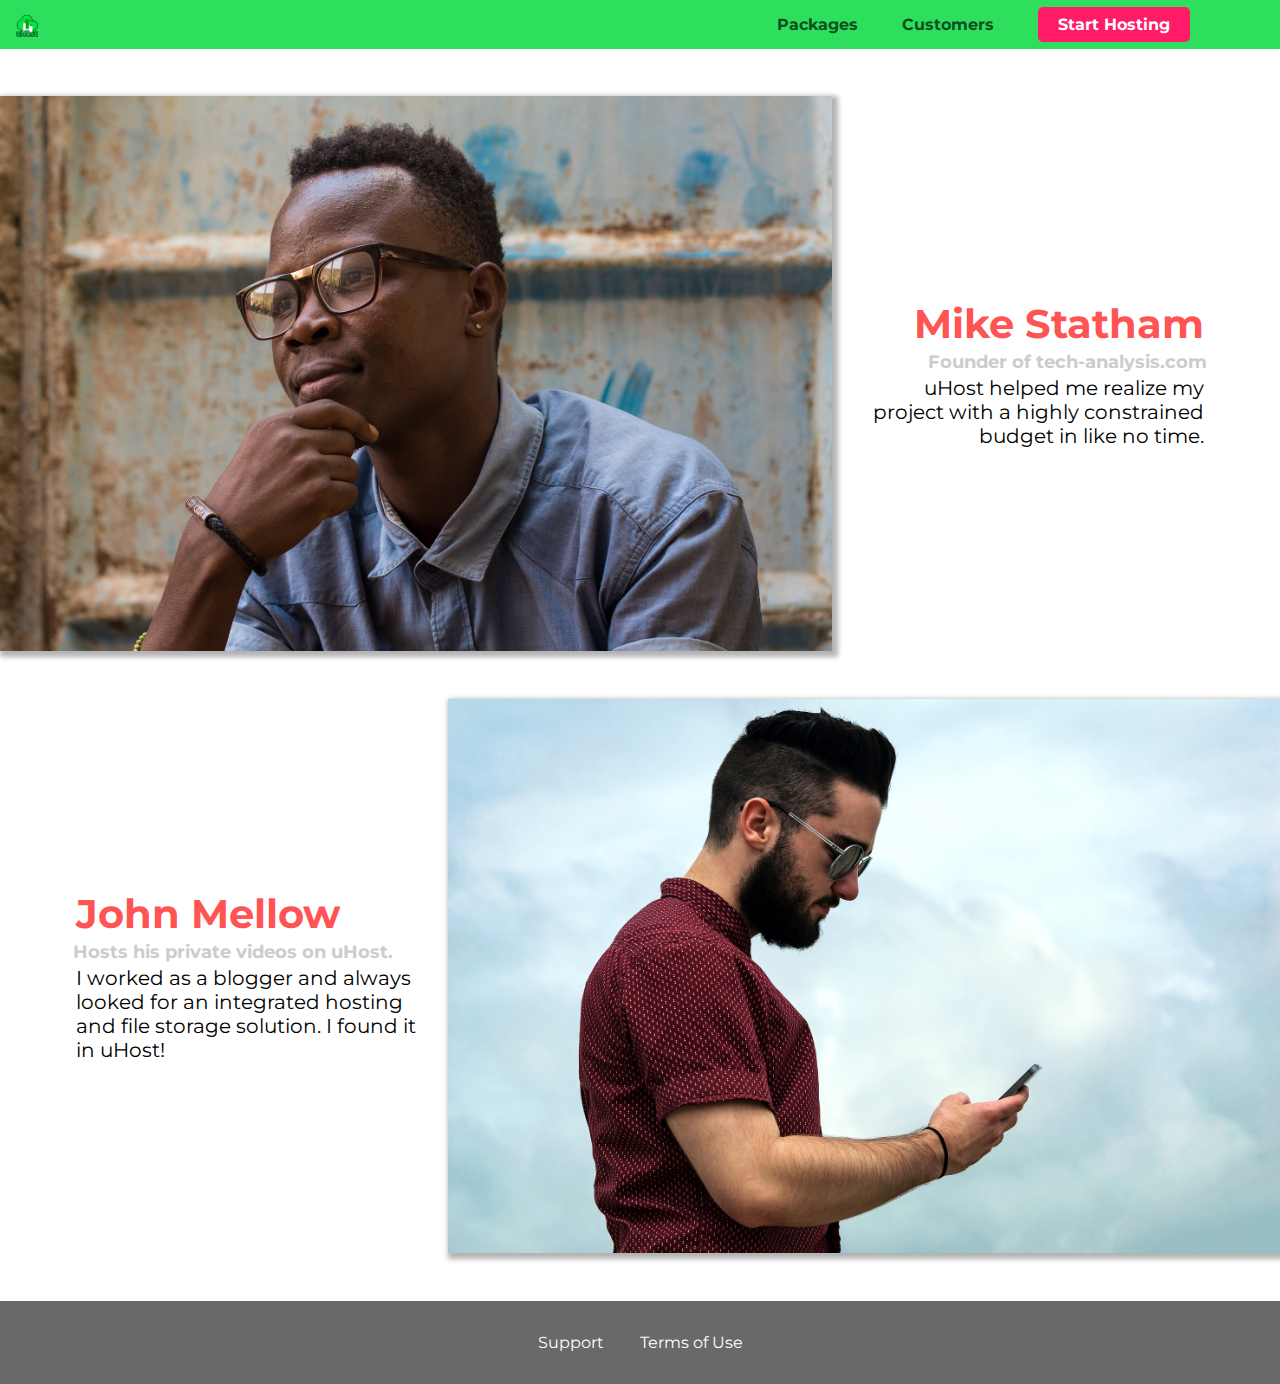
==== customers/index.html @ b2692bfe "Added svg, customers page, img styling and background stacking" ====
<!DOCTYPE html>
<html lang="en">
  <head>
    <meta charset="UTF-8" />
    <meta name="viewport" content="width=device-width, initial-scale=1.0" />
    <meta http-equiv="X-UA-Compatible" content="ie=edge" />
    <title>uHost Customers</title>
    <link rel="shortcut icon" href="../favicon.png" />
    <link
      href="https://fonts.googleapis.com/css?family=Anton|Montserrat:400,700"
      rel="stylesheet"
    />
    <link rel="stylesheet" href="../shared.css" />
    <link rel="stylesheet" href="customers.css" />
  </head>

  <body>
    <header class="main-header">
      <div>
        <a href="../index.html" class="main-header__brand"
          ><img src="../images/uhost-icon.png" alt="uHost"
        /></a>
      </div>
      <nav class="main-nav">
        <ul class="main-nav__items">
          <li class="main-nav__item">
            <a href="../packages/index.html">Packages</a>
          </li>
          <li class="main-nav__item">
            <a href="index.html">Customers</a>
          </li>
          <li class="main-nav__item main-nam__item--cta">
            <a href="start-hosting/index.html">Start Hosting</a>
          </li>
        </ul>
      </nav>
    </header>
    <main>
      <div>
        <div class="testimonial" id="customer-1">
          <div class="testimonial__image-container">
            <img
              src="../images/customer-1.jpg"
              alt="Mike Statham - Customer"
              class="testimonial__image"
            />
          </div>
          <div class="testimonial__info">
            <h1 class="testimonial__name">Mike Statham</h1>
            <h2 class="testimonial__subtitle">
              Founder of
              <a href="tech-analysis.com">tech-analysis.com</a>
            </h2>
            <p class="testimonial__text">
              uHost helped me realize my project with a highly constrained
              budget in like no time.
            </p>
          </div>
        </div>
        <div class="testimonial" id="customer-2">
          <div class="testimonial__info">
            <h1 class="testimonial__name">John Mellow</h1>
            <h2 class="testimonial__subtitle">
              Hosts his private videos on uHost.
            </h2>
            <p class="testimonial__text">
              I worked as a blogger and always looked for an integrated hosting
              and file storage solution. I found it in uHost!
            </p>
          </div>
          <div class="testimonial__image-container">
            <img
              src="../images/customer-2.jpg"
              alt="John Mellow - Customer"
              class="testimonial__image"
            />
          </div>
        </div>
      </div>
    </main>
    <footer class="main-footer">
      <nav>
        <ul class="main-footer__links">
          <li class="main-footer__link">
            <a href="#">Support</a>
          </li>
          <li class="main-footer__link">
            <a href="#">Terms of Use</a>
          </li>
        </ul>
      </nav>
    </footer>
  </body>
</html>
---- shared.css ----
* {
  box-sizing: border-box;
}

body {
  font-family: 'Poppins', 'Montserrat';
  margin: 0;
  padding: 0;
}

.main-header {
    width: 100%;
    position: fixed;
    z-index: 1;
    top: 0;
    left: 0;
    background: #2ddf5c;
    padding: 8px 16px;
  }
  
  .main-header > div {
    display: inline-block;
    vertical-align: middle;
  }
  
  .main-header__brand {
    color: #0e4f1f;
    text-decoration: none;
    font-weight: bold;
    font-size: 30px;
    height: 22px;
    display: inline-block;
  }

  .main-header__brand img{
    height: 100%;
  }
  
  .main-nav {
    display: inline-block;
    text-align: right;
    width: calc(100% - 80px);
    vertical-align: middle;
  }
  
  .main-nav__item {
    display: inline-block;
    margin: 0px 20px;
  }
  
  .main-nav__item a {
    text-decoration: none;
    color: #0e4f1f;
    font-weight: bold;
    padding: 3px 0;
  }
  
  .main-nav__item a:hover, 
  .main-nav__item a:active {
    color: #b6f0c6;
    border-bottom: 5px solid #b6f0c6;
  }
  
  .main-nav__items {
    margin: 0;
    padding: 0;
    list-style: none;
  }
  
  .main-nam__item--cta a{
    color: white;
    background: #ff1b68;
    padding: 8px 20px;
    border-radius:5px;
  }
  
  .main-nam__item--cta a:hover,
  .main-nam__item--cta a:active{
    color: #ff1b68;
    background: white;
    border: none;
    transition: 0.4s;
  }
  
  .main-footer{
    background: rgb(105, 105, 105);
    padding: 32px;
    margin-top: 48px;
  }
   
  .main-footer__links{
    list-style: none;
    margin: 0;
    padding: 0;
    text-align: center;
  }
  
  .main-footer__link{
    display: inline-block;
    margin: 0 16px;
  }
  
  .main-footer__link a{
    color: white;
    text-decoration: none;
    transition: 0.4s;
  }
  
  .main-footer__link a:hover,
  .main-footer__link a:active{
    color: #ccc;
    transition: 0.4s;
  }
  
  .button{
    background: #0e4f1f;
    color: white;
    font: inherit;
    border: 1.5px solid #0e4f1f;
    padding: 8px;
    border-radius: 8px;
    cursor: pointer;
    font-weight: bold;
    transition: 0.4s;
  }
  
  .button:hover,
  .button:active{
    background: white;
    color: #0e4f1f;
    transition: 0.4s;
  }
  
  .button:focus{
    outline: none;
  }
---- customers/customers.css ----
.testimonial {
    font-size: 20px;
    margin: 48px 0;
  }
  
  .testimonial__list {
    width: 80%;
    margin: auto;
  }
  
  .testimonial:first-of-type {
    margin-top: 96px;
  }

  .testimonial__image-container {
    width: 65%;
    display: inline-block;
    vertical-align: middle;
    box-shadow: 3px 3px 5px 3px rgba(0,0,0,0.3);
  }

  .testimonial__image {
    width: 100%;
    vertical-align: top;
  }
  
  .testimonial__info {
    text-align: right;
    padding: 14px;
    display: inline-block;
    vertical-align: middle;
    width: 30%;
  }
  
  #customer-2.testimonial {
    text-align: right;
  }
  
  #customer-2 .testimonial__info {
    text-align: left;
  }
  
  .testimonial__name {
    margin: 3px;
    color: #ff5454;
  }
  
  .testimonial__subtitle {
    margin: 0;
    font-size: 18px;
    color: #ccc;
  }
  
  .testimonial__subtitle a {
    color: inherit;
    text-decoration: none;
  }
  
  .testimonial__subtitle a:hover,
  .testimonial__subtitle a:active {
    color: #7a7a7a;
  }
  
  .testimonial__text {
    margin: 3px;
  }
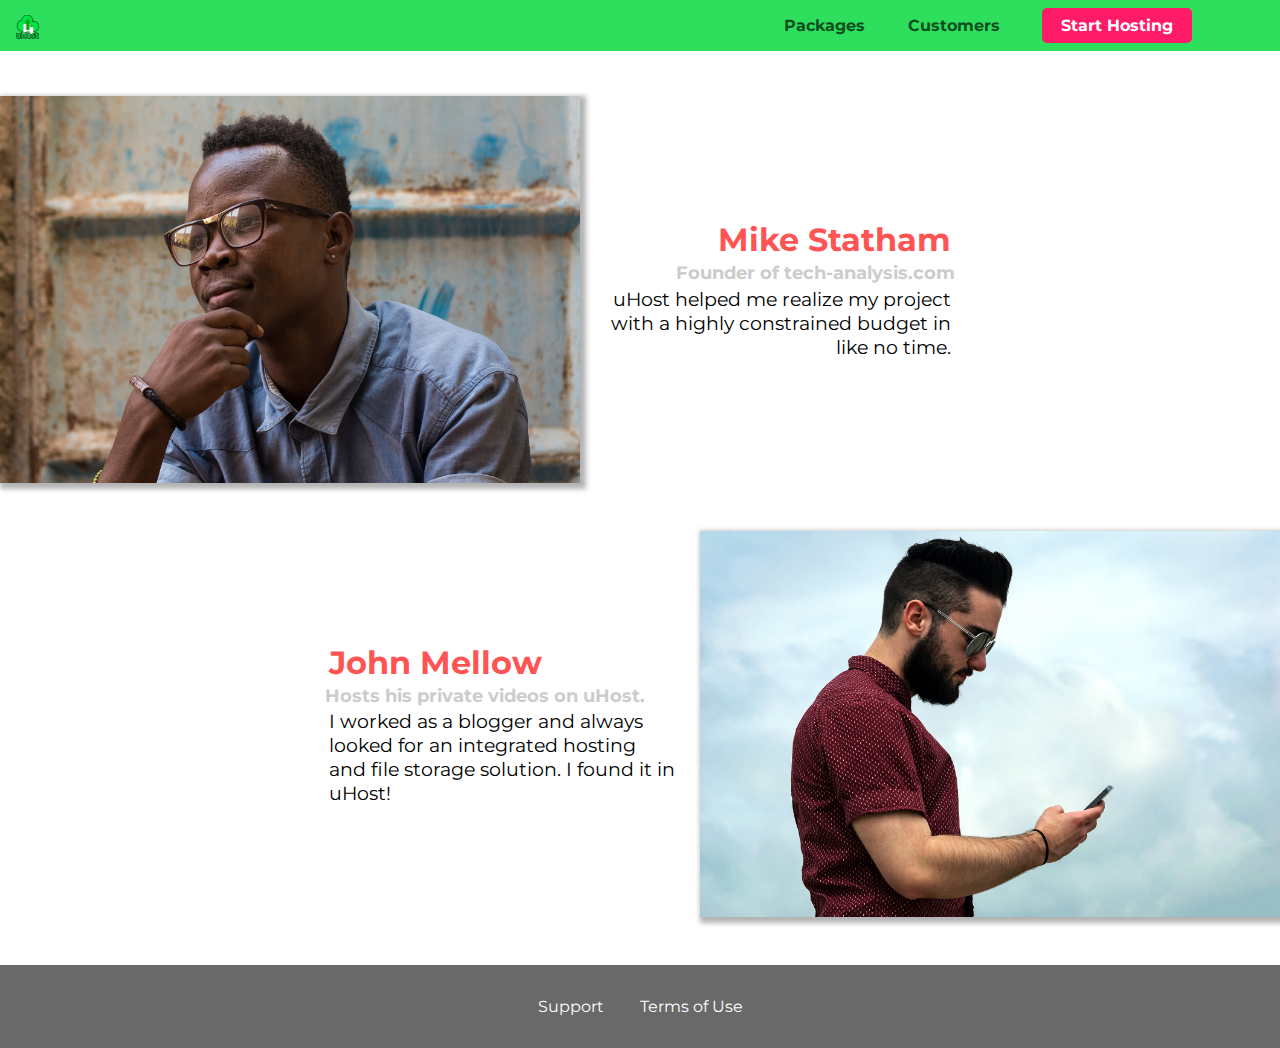
==== commit 8d683e5d: "Applied rem units" ====
--- a/customers/index.html
+++ b/customers/index.html
@@ -15,6 +15,7 @@
   </head>
 
   <body>
+    <div class="backdrop"></div>
     <header class="main-header">
       <div>
         <a href="../index.html" class="main-header__brand"
--- a/shared.css
+++ b/shared.css
@@ -8,6 +8,17 @@
   padding: 0;
 }
 
+.backdrop{
+  position: fixed;
+  display: none;
+  top: 0;
+  left: 0;
+  z-index: 100;
+  width: 100%;
+  height: 100%;
+  background: rgba(0, 0, 0, 0.5);
+}
+
 .main-header {
     width: 100%;
     position: fixed;
@@ -15,7 +26,7 @@
     top: 0;
     left: 0;
     background: #2ddf5c;
-    padding: 8px 16px;
+    padding: 0.5rem 1rem;
   }
   
   .main-header > div {
@@ -27,8 +38,8 @@
     color: #0e4f1f;
     text-decoration: none;
     font-weight: bold;
-    font-size: 30px;
-    height: 22px;
+    font-size: 2rem;
+    height: 1.5rem;
     display: inline-block;
   }
 
@@ -45,14 +56,14 @@
   
   .main-nav__item {
     display: inline-block;
-    margin: 0px 20px;
+    margin: 0rem 1.2rem;
   }
   
   .main-nav__item a {
     text-decoration: none;
     color: #0e4f1f;
     font-weight: bold;
-    padding: 3px 0;
+    padding: 0.2rem 0;
   }
   
   .main-nav__item a:hover, 
@@ -70,7 +81,7 @@
   .main-nam__item--cta a{
     color: white;
     background: #ff1b68;
-    padding: 8px 20px;
+    padding: 0.5rem 1.2rem;
     border-radius:5px;
   }
   
@@ -84,8 +95,8 @@
   
   .main-footer{
     background: rgb(105, 105, 105);
-    padding: 32px;
-    margin-top: 48px;
+    padding: 2rem;
+    margin-top: 3rem;
   }
    
   .main-footer__links{
@@ -97,7 +108,7 @@
   
   .main-footer__link{
     display: inline-block;
-    margin: 0 16px;
+    margin: 0 1rem;
   }
   
   .main-footer__link a{
@@ -117,7 +128,7 @@
     color: white;
     font: inherit;
     border: 1.5px solid #0e4f1f;
-    padding: 8px;
+    padding: 0.5rem;
     border-radius: 8px;
     cursor: pointer;
     font-weight: bold;
--- a/customers/customers.css
+++ b/customers/customers.css
@@ -1,6 +1,6 @@
 .testimonial {
-    font-size: 20px;
-    margin: 48px 0;
+    font-size: 1.2rem;
+    margin: 3rem 0;
   }
   
   .testimonial__list {
@@ -9,11 +9,13 @@
   }
   
   .testimonial:first-of-type {
-    margin-top: 96px;
+    margin-top: 6rem;
   }
 
   .testimonial__image-container {
     width: 65%;
+    max-width: 580px;
+    min-width: 350px;
     display: inline-block;
     vertical-align: middle;
     box-shadow: 3px 3px 5px 3px rgba(0,0,0,0.3);
@@ -26,7 +28,7 @@
   
   .testimonial__info {
     text-align: right;
-    padding: 14px;
+    padding: 0.9rem;
     display: inline-block;
     vertical-align: middle;
     width: 30%;
@@ -41,13 +43,14 @@
   }
   
   .testimonial__name {
-    margin: 3px;
+    margin: 0.2rem;
     color: #ff5454;
+    font-size: 2rem;
   }
   
   .testimonial__subtitle {
     margin: 0;
-    font-size: 18px;
+    font-size: 1.1rem;
     color: #ccc;
   }
   
@@ -62,7 +65,7 @@
   }
   
   .testimonial__text {
-    margin: 3px;
+    margin: 0.2rem;
   }
   
   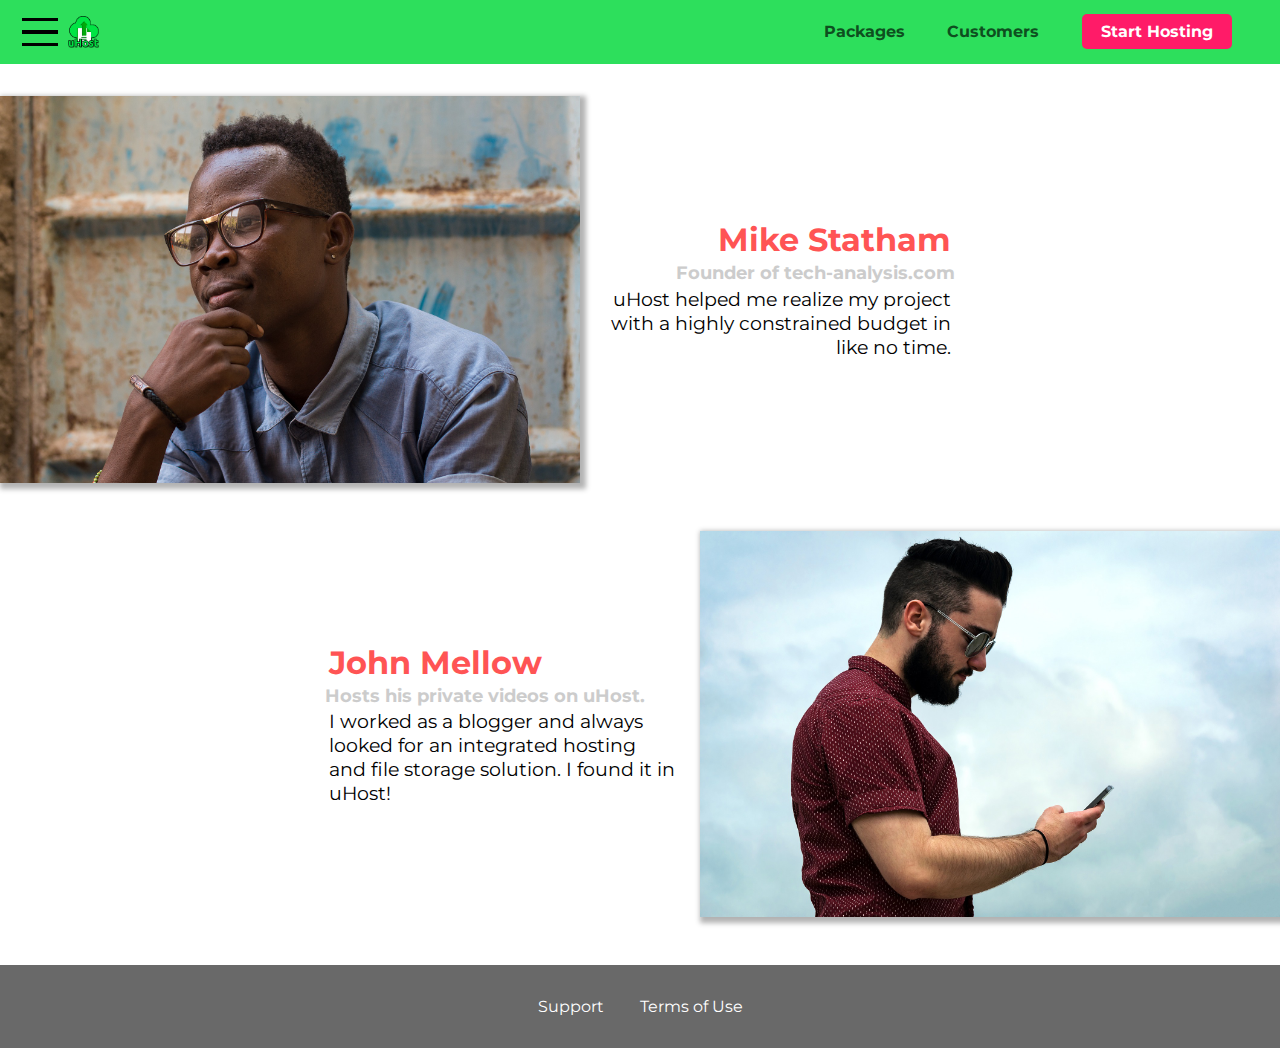
==== commit 03c44c1e: "Added mobile nav to all pages" ====
--- a/customers/index.html
+++ b/customers/index.html
@@ -18,6 +18,11 @@
     <div class="backdrop"></div>
     <header class="main-header">
       <div>
+        <button class="toggle-button">
+          <span class="toggle-button__bar"></span>
+          <span class="toggle-button__bar"></span>
+          <span class="toggle-button__bar"></span>
+        </button>
         <a href="../index.html" class="main-header__brand"
           ><img src="../images/uhost-icon.png" alt="uHost"
         /></a>
@@ -31,11 +36,24 @@
             <a href="index.html">Customers</a>
           </li>
           <li class="main-nav__item main-nam__item--cta">
-            <a href="start-hosting/index.html">Start Hosting</a>
+            <a href="../start-hosting/index.html">Start Hosting</a>
           </li>
         </ul>
       </nav>
     </header>
+    <nav class="mobile-nav">
+      <ul class="mobile-nav__items">
+        <li class="mobile-nav__item">
+          <a href="../packages/index.html">Packages</a>
+        </li>
+        <li class="mobile-nav__item">
+          <a href="index.html">Customers</a>
+        </li>
+        <li class="mobile-nav__item mobile-nav__item--cta">
+          <a href="../start-hosting/index.html">Start Hosting</a>
+        </li>
+      </ul>
+    </nav>
     <main>
       <div>
         <div class="testimonial" id="customer-1">
@@ -91,5 +109,6 @@
         </ul>
       </nav>
     </footer>
+    <script src="../shared.js"></script>
   </body>
 </html>
--- a/shared.css
+++ b/shared.css
@@ -8,140 +8,199 @@
   padding: 0;
 }
 
-.backdrop{
+.backdrop {
   position: fixed;
   display: none;
   top: 0;
   left: 0;
   z-index: 100;
+  width: 100vw;
+  height: 100vh;
+  background: rgba(0, 0, 0, 0.5);
+}
+
+.main-header {
   width: 100%;
+  position: fixed;
+  z-index: 1;
+  top: 0;
+  left: 0;
+  background: #2ddf5c;
+  padding: 0.5rem 1rem;
+}
+
+.main-header > div {
+  display: inline-block;
+  vertical-align: middle;
+}
+
+.toggle-button {
+  width: 3rem;
+  background: transparent;
+  border: none;
+  cursor: pointer;
+  padding-top: 0;
+  padding-bottom: 0;
+  vertical-align: middle;
+}
+
+.toggle-button:focus {
+  outline: none;
+}
+
+.toggle-button__bar {
+  width: 100%;
+  height: 0.2rem;
+  background: black;
+  display: block;
+  margin: 0.6rem 0;
+}
+
+.main-header__brand {
+  color: #0e4f1f;
+  text-decoration: none;
+  font-weight: bold;
+  font-size: 2rem;
+  height: 2rem;
+  display: inline-block;
+  vertical-align: middle;
+}
+
+.main-header__brand img {
   height: 100%;
-  background: rgba(0, 0, 0, 0.5);
-}
-
-.main-header {
-    width: 100%;
-    position: fixed;
-    z-index: 1;
-    top: 0;
-    left: 0;
-    background: #2ddf5c;
-    padding: 0.5rem 1rem;
-  }
-  
-  .main-header > div {
-    display: inline-block;
-    vertical-align: middle;
-  }
-  
-  .main-header__brand {
-    color: #0e4f1f;
-    text-decoration: none;
-    font-weight: bold;
-    font-size: 2rem;
-    height: 1.5rem;
-    display: inline-block;
-  }
-
-  .main-header__brand img{
-    height: 100%;
-  }
-  
-  .main-nav {
-    display: inline-block;
-    text-align: right;
-    width: calc(100% - 80px);
-    vertical-align: middle;
-  }
-  
-  .main-nav__item {
-    display: inline-block;
-    margin: 0rem 1.2rem;
-  }
-  
-  .main-nav__item a {
-    text-decoration: none;
-    color: #0e4f1f;
-    font-weight: bold;
-    padding: 0.2rem 0;
-  }
-  
-  .main-nav__item a:hover, 
-  .main-nav__item a:active {
-    color: #b6f0c6;
-    border-bottom: 5px solid #b6f0c6;
-  }
-  
-  .main-nav__items {
-    margin: 0;
-    padding: 0;
-    list-style: none;
-  }
-  
-  .main-nam__item--cta a{
-    color: white;
-    background: #ff1b68;
-    padding: 0.5rem 1.2rem;
-    border-radius:5px;
-  }
-  
-  .main-nam__item--cta a:hover,
-  .main-nam__item--cta a:active{
-    color: #ff1b68;
-    background: white;
-    border: none;
-    transition: 0.4s;
-  }
-  
-  .main-footer{
-    background: rgb(105, 105, 105);
-    padding: 2rem;
-    margin-top: 3rem;
-  }
-   
-  .main-footer__links{
-    list-style: none;
-    margin: 0;
-    padding: 0;
-    text-align: center;
-  }
-  
-  .main-footer__link{
-    display: inline-block;
-    margin: 0 1rem;
-  }
-  
-  .main-footer__link a{
-    color: white;
-    text-decoration: none;
-    transition: 0.4s;
-  }
-  
-  .main-footer__link a:hover,
-  .main-footer__link a:active{
-    color: #ccc;
-    transition: 0.4s;
-  }
-  
-  .button{
-    background: #0e4f1f;
-    color: white;
-    font: inherit;
-    border: 1.5px solid #0e4f1f;
-    padding: 0.5rem;
-    border-radius: 8px;
-    cursor: pointer;
-    font-weight: bold;
-    transition: 0.4s;
-  }
-  
-  .button:hover,
-  .button:active{
-    background: white;
-    color: #0e4f1f;
-    transition: 0.4s;
-  }
-  
-  .button:focus{
-    outline: none;
-  }+}
+
+.main-nav {
+  display: inline-block;
+  text-align: right;
+  width: calc(100% - 100px);
+  vertical-align: middle;
+}
+
+.main-nav__item {
+  display: inline-block;
+  margin: 0rem 1.2rem;
+}
+
+.main-nav__item a,
+.mobile-nav__item a {
+  text-decoration: none;
+  color: #0e4f1f;
+  font-weight: bold;
+  padding: 0.2rem 0;
+}
+
+.main-nav__item a:hover,
+.main-nav__item a:active {
+  color: #b6f0c6;
+  border-bottom: 5px solid #b6f0c6;
+}
+
+.main-nav__items {
+  margin: 0;
+  padding: 0;
+  list-style: none;
+}
+
+.main-nam__item--cta a,
+.mobile-nav__item--cta a {
+  color: white;
+  background: #ff1b68;
+  padding: 0.5rem 1.2rem;
+  border-radius: 5px;
+}
+
+.main-nam__item--cta a:hover,
+.main-nam__item--cta a:active,
+.mobile-nav__item--cta a:hover,
+.mobile-nav__item--cta a:active {
+  color: #ff1b68;
+  background: white;
+  border: none;
+  transition: 0.4s;
+}
+
+.main-footer {
+  background: rgb(105, 105, 105);
+  padding: 2rem;
+  margin-top: 3rem;
+}
+
+.main-footer__links {
+  list-style: none;
+  margin: 0;
+  padding: 0;
+  text-align: center;
+}
+
+.main-footer__link {
+  display: inline-block;
+  margin: 0 1rem;
+}
+
+.main-footer__link a {
+  color: white;
+  text-decoration: none;
+  transition: 0.4s;
+}
+
+.main-footer__link a:hover,
+.main-footer__link a:active {
+  color: #ccc;
+  transition: 0.4s;
+}
+
+.mobile-nav {
+  display: none;
+  position: fixed;
+  z-index: 101;
+  top: 0;
+  left: 0;
+  background: white;
+  width: 80%;
+  height: 100vh;
+}
+
+.mobile-nav__items {
+  width: 90%;
+  height: 100%;
+  list-style: none;
+  margin: 10% auto;
+  padding: 0;
+  text-align: center;
+}
+
+.mobile-nav__item {
+  margin: 1rem 0;
+}
+
+.mobile-nav__item a {
+  font-size: 1.5rem;
+}
+
+.button {
+  background: #0e4f1f;
+  color: white;
+  font: inherit;
+  border: 1.5px solid #0e4f1f;
+  padding: 0.5rem;
+  border-radius: 8px;
+  cursor: pointer;
+  font-weight: bold;
+  transition: 0.4s;
+}
+
+.button:hover,
+.button:active {
+  background: white;
+  color: #0e4f1f;
+  transition: 0.4s;
+}
+
+.button:focus {
+  outline: none;
+}
+
+.open{
+  display: block !important;
+}